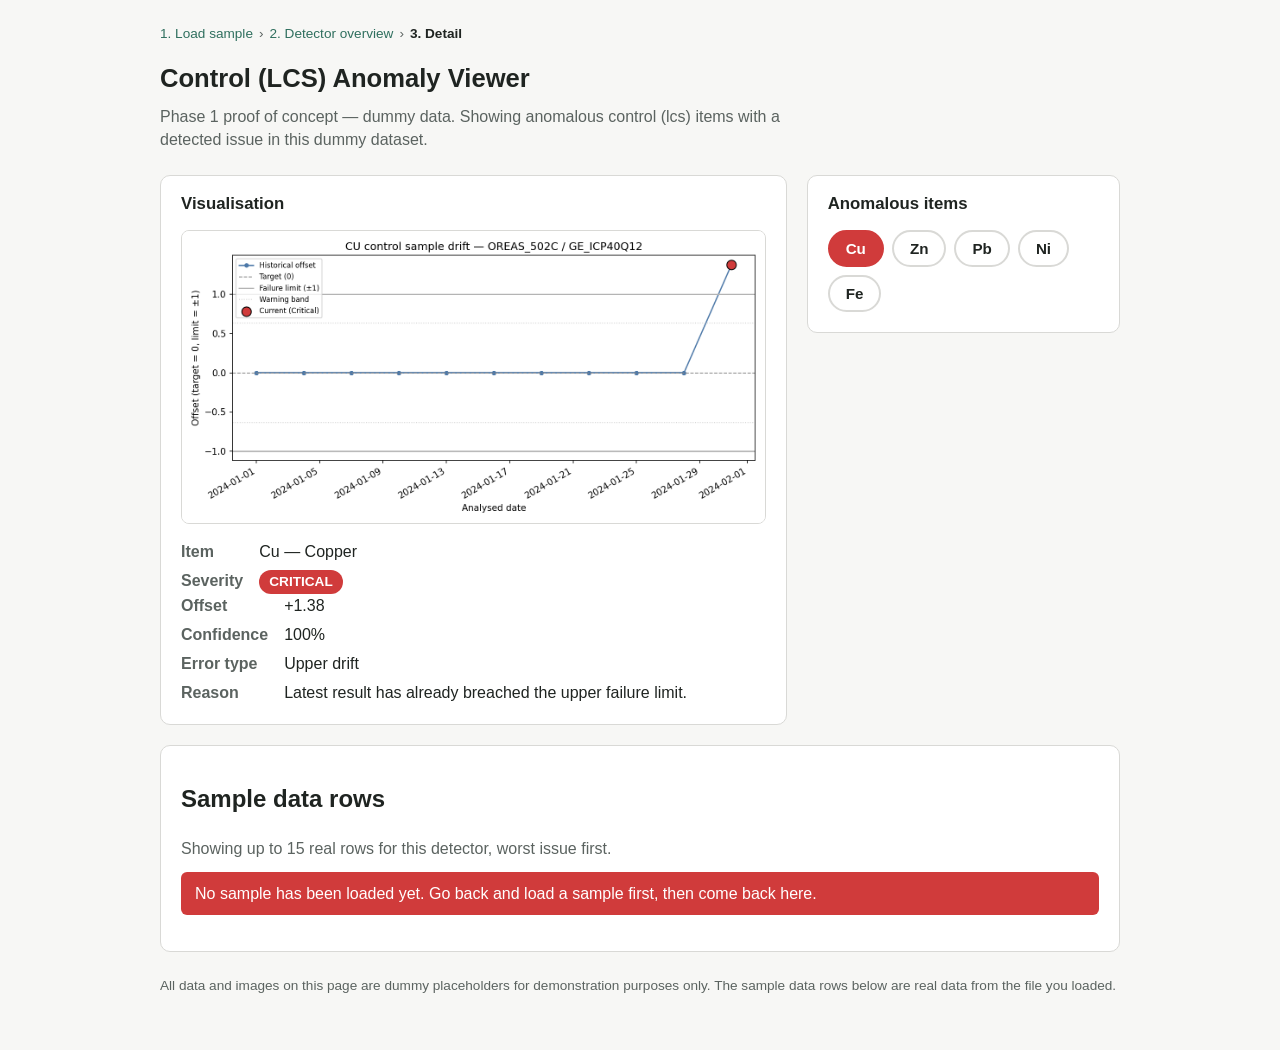
==== poc/detail.html @ a840cdf0 "Control visualiser and proof of concept of model" ====
<!DOCTYPE html>
<html lang="en">
<head>
  <meta charset="UTF-8" />
  <meta name="viewport" content="width=device-width, initial-scale=1.0" />
  <title>Anomaly Viewer — Proof of Concept</title>
  <link rel="stylesheet" href="style.css" />
</head>
<body>
  <nav class="breadcrumb">
    <a href="index.html">1. Load sample</a>
    <span aria-hidden="true">&rsaquo;</span>
    <a href="summary.html">2. Detector overview</a>
    <span aria-hidden="true">&rsaquo;</span>
    <span aria-current="page">3. Detail</span>
  </nav>

  <header class="page-header">
    <h1 id="detector-title">Anomaly Viewer</h1>
    <p class="subtitle" id="detector-subtitle">
      Phase 1 proof of concept &mdash; dummy data and placeholder images only.
    </p>
  </header>

  <main class="app-layout">
    <section class="viz-panel" id="viz-panel" aria-labelledby="viz-heading">
      <h2 id="viz-heading">Visualisation</h2>

      <div class="image-frame">
        <img id="main-image" alt="" hidden onerror="LCSPoc.render.handleImageError(event)" />
        <div id="image-fallback" class="image-fallback" hidden></div>
        <div id="placeholder-chart" class="placeholder-chart" hidden></div>
      </div>

      <dl class="info-panel">
        <dt>Item</dt>
        <dd><span id="panel-code"></span> &mdash; <span id="panel-label"></span></dd>

        <dt>Severity</dt>
        <dd><span id="panel-severity" class="severity-badge"></span></dd>
      </dl>
      <dl class="info-panel" id="info-metrics"></dl>
    </section>

    <section class="controls-panel" aria-labelledby="controls-heading">
      <h2 id="controls-heading">Anomalous items</h2>
      <div id="item-controls" role="group" aria-label="Select an item to view"></div>
    </section>
  </main>

  <section id="row-sample-section" class="row-sample-section">
    <h2>Sample data rows</h2>
    <p class="subtitle">
      Showing up to 15 real rows for this detector, worst issue first.
    </p>
    <p id="row-sample-note" class="row-sample-note" hidden></p>
    <p id="no-row-sample-message" class="error-message" hidden></p>
    <div id="row-sample-content" hidden>
      <div class="row-filters">
        <span class="row-filter-locked-label">Sample type: <strong id="row-type-locked" class="locked-value"></strong></span>
        <label for="row-tag-filter">Detected issue</label>
        <select id="row-tag-filter"></select>
        <label for="row-analyte-filter">Analyte</label>
        <select id="row-analyte-filter"></select>
      </div>
      <p id="row-count-message" class="row-count-message"></p>
      <div class="row-table-scroll">
        <table id="row-sample-table" class="row-sample-table"></table>
      </div>
    </div>
  </section>

  <footer class="page-footer">
    <p>
      All data and images on this page are dummy placeholders for demonstration purposes only.
      The sample data rows below are real data from the file you loaded.
    </p>
  </footer>

  <!-- Classic scripts, loaded in dependency order. type="module" is
       deliberately avoided: module imports are blocked under file:// in
       Chromium-based browsers, and this POC must run by double-clicking
       this file with no local server. -->
  <script src="data.js" defer></script>
  <script src="ranking.js" defer></script>
  <script src="render.js" defer></script>
  <script src="app.js" defer></script>

  <!-- Separate, additive controller for the real-data row table below --
       fully independent of app.js's dummy-item viewer above. -->
  <script src="rows.js" defer></script>
  <script src="table.js" defer></script>
  <script src="report-store.js" defer></script>
  <script src="detail-rows.js" defer></script>
</body>
</html>
---- poc/style.css ----
/* style.css — all presentation for the Control sample POC.
 * No logic lives here; this file only reacts to attributes/classes that
 * app.js / render.js set (e.g. aria-pressed, severity-* classes). */

:root {
  --color-bg: #f7f7f5;
  --color-surface: #ffffff;
  --color-border: #d9d9d6;
  --color-text: #1f2421;
  --color-muted: #5b6360;
  --color-accent: #2f6f5e;

  --color-critical: #d03b3b;
  --color-high: #ec835a;
  --color-medium: #d9a300;
  --color-none: #1a8a3d;
  --color-unknown: #7a7a7a;
}

* {
  box-sizing: border-box;
}

body {
  margin: 0;
  padding: 24px 16px 40px;
  font-family: -apple-system, "Segoe UI", Roboto, Helvetica, Arial, sans-serif;
  color: var(--color-text);
  background: var(--color-bg);
  line-height: 1.45;
}

.page-header {
  max-width: 960px;
  margin: 0 auto 24px;
}

.page-header h1 {
  margin: 0 0 8px;
  font-size: 1.6rem;
}

.subtitle {
  margin: 0;
  color: var(--color-muted);
  max-width: 70ch;
}

.app-layout {
  max-width: 960px;
  margin: 0 auto;
  display: grid;
  grid-template-columns: minmax(0, 2fr) minmax(220px, 1fr);
  gap: 20px;
  align-items: start;
}

@media (max-width: 700px) {
  .app-layout {
    grid-template-columns: 1fr;
  }
}

.viz-panel,
.controls-panel {
  background: var(--color-surface);
  border: 1px solid var(--color-border);
  border-radius: 10px;
  padding: 16px 20px 20px;
}

.viz-panel h2,
.controls-panel h2 {
  margin-top: 0;
  font-size: 1.05rem;
}

.image-frame {
  border: 1px solid var(--color-border);
  border-radius: 8px;
  background: #fafaf9;
  min-height: 220px;
  display: flex;
  align-items: center;
  justify-content: center;
  overflow: hidden;
  margin-bottom: 16px;
}

.image-frame img {
  display: block;
  max-width: 100%;
  height: auto;
}

.image-fallback {
  padding: 24px;
  text-align: center;
  color: var(--color-muted);
  font-style: italic;
}

.info-panel {
  display: grid;
  grid-template-columns: max-content 1fr;
  gap: 6px 16px;
  margin: 0;
}

.info-panel dt {
  font-weight: 600;
  color: var(--color-muted);
}

.info-panel dd {
  margin: 0;
}

.severity-badge {
  display: inline-block;
  padding: 2px 10px;
  border-radius: 999px;
  font-weight: 600;
  font-size: 0.85rem;
  color: #fff;
  background: var(--color-unknown);
}

.severity-badge.severity-critical {
  background: var(--color-critical);
}

.severity-badge.severity-high {
  background: var(--color-high);
}

.severity-badge.severity-medium {
  background: var(--color-medium);
  color: #2a2200;
}

.severity-badge.severity-none {
  background: var(--color-none);
}

#item-controls {
  display: flex;
  flex-wrap: wrap;
  gap: 8px;
}

.analyte-button {
  appearance: none;
  border: 2px solid var(--color-border);
  background: var(--color-surface);
  color: var(--color-text);
  padding: 8px 16px;
  border-radius: 999px;
  font-size: 0.95rem;
  font-weight: 600;
  cursor: pointer;
}

.analyte-button:hover {
  border-color: var(--color-accent);
}

.analyte-button:focus-visible {
  outline: 3px solid var(--color-accent);
  outline-offset: 2px;
}

/* Selected state has one source of truth: aria-pressed. */
.analyte-button[aria-pressed="true"] {
  border-color: currentColor;
  color: #fff;
}

.analyte-button.severity-critical[aria-pressed="true"] {
  background: var(--color-critical);
  border-color: var(--color-critical);
}

.analyte-button.severity-high[aria-pressed="true"] {
  background: var(--color-high);
  border-color: var(--color-high);
}

.analyte-button.severity-medium[aria-pressed="true"] {
  background: var(--color-medium);
  border-color: var(--color-medium);
  color: #2a2200;
}

.analyte-button.severity-none[aria-pressed="true"] {
  background: var(--color-none);
  border-color: var(--color-none);
}

.page-footer {
  max-width: 960px;
  margin: 24px auto 0;
  color: var(--color-muted);
  font-size: 0.85rem;
}

/* ---------------------------------------------------------------------- */
/* Multi-page flow: breadcrumb nav                                        */
/* ---------------------------------------------------------------------- */

.breadcrumb {
  max-width: 960px;
  margin: 0 auto 16px;
  display: flex;
  flex-wrap: wrap;
  gap: 6px;
  font-size: 0.85rem;
  color: var(--color-muted);
}

.breadcrumb a {
  color: var(--color-accent);
  text-decoration: none;
}

.breadcrumb a:hover {
  text-decoration: underline;
}

.breadcrumb-disabled {
  color: var(--color-border);
}

.breadcrumb [aria-current="page"] {
  font-weight: 600;
  color: var(--color-text);
}

/* ---------------------------------------------------------------------- */
/* Page 1: Load a sample                                                  */
/* ---------------------------------------------------------------------- */

.load-layout {
  max-width: 720px;
  margin: 0 auto;
  display: flex;
  flex-direction: column;
  gap: 20px;
}

.load-panel {
  background: var(--color-surface);
  border: 1px solid var(--color-border);
  border-radius: 10px;
  padding: 16px 20px 20px;
}

.file-label {
  display: block;
  font-weight: 600;
  margin-bottom: 8px;
}

.file-row {
  display: flex;
  flex-wrap: wrap;
  gap: 10px;
  align-items: center;
}

.error-message {
  color: #fff;
  background: var(--color-critical);
  border-radius: 6px;
  padding: 10px 14px;
  margin-top: 12px;
}

.detector-check-table {
  width: 100%;
  border-collapse: collapse;
  margin: 12px 0 20px;
  font-size: 0.9rem;
}

.detector-check-table th,
.detector-check-table td {
  text-align: left;
  padding: 8px 10px;
  border-bottom: 1px solid var(--color-border);
  vertical-align: top;
}

.usable-badge {
  display: inline-block;
  padding: 2px 10px;
  border-radius: 999px;
  font-weight: 600;
  font-size: 0.8rem;
  color: #fff;
  white-space: nowrap;
}

.usable-badge.usable-yes {
  background: var(--color-none);
}

.usable-badge.usable-no {
  background: var(--color-critical);
}

#analyse-button,
#continue-button,
.detector-card-button {
  appearance: none;
  border: 2px solid var(--color-accent);
  background: var(--color-accent);
  color: #fff;
  padding: 8px 16px;
  border-radius: 8px;
  font-size: 0.95rem;
  font-weight: 600;
  cursor: pointer;
  text-decoration: none;
  display: inline-block;
}

#continue-button:disabled,
.detector-card-button:disabled {
  background: var(--color-border);
  border-color: var(--color-border);
  color: var(--color-muted);
  cursor: not-allowed;
}

/* ---------------------------------------------------------------------- */
/* Page 2: Detector overview                                              */
/* ---------------------------------------------------------------------- */

.detector-grid {
  max-width: 960px;
  margin: 0 auto;
  display: grid;
  grid-template-columns: repeat(auto-fill, minmax(230px, 1fr));
  gap: 16px;
}

.detector-card {
  background: var(--color-surface);
  border: 1px solid var(--color-border);
  border-radius: 10px;
  padding: 16px;
  display: flex;
  flex-direction: column;
  gap: 8px;
}

.detector-card h3 {
  margin: 0;
}

.detector-card-disabled {
  opacity: 0.75;
}

.detector-card-note,
.detector-card-reason {
  font-size: 0.85rem;
  color: var(--color-muted);
  margin: 0;
}

.detector-card-count {
  font-size: 0.9rem;
  margin: 0;
}

.detector-card-button {
  margin-top: auto;
  text-align: center;
}

/* ---------------------------------------------------------------------- */
/* Page 3: Detail -- generated placeholder chart (non-Control detectors)  */
/* ---------------------------------------------------------------------- */

.placeholder-chart {
  width: 100%;
}

.placeholder-chart svg {
  display: block;
  max-width: 100%;
  height: auto;
}

/* ---------------------------------------------------------------------- */
/* Real-data row table (Overview + Detail pages)                          */
/* ---------------------------------------------------------------------- */

.row-sample-section {
  max-width: 960px;
  margin: 20px auto 0;
  background: var(--color-surface);
  border: 1px solid var(--color-border);
  border-radius: 10px;
  padding: 16px 20px 20px;
}

.row-sample-note {
  background: var(--color-bg);
  border: 1px solid var(--color-border);
  border-radius: 6px;
  padding: 8px 12px;
  color: var(--color-muted);
  font-size: 0.85rem;
}

.row-filters {
  display: flex;
  flex-wrap: wrap;
  gap: 10px 20px;
  align-items: center;
  margin: 12px 0;
}

.row-filters label {
  font-weight: 600;
}

.row-filters select {
  padding: 4px 8px;
  border-radius: 6px;
  border: 1px solid var(--color-border);
  background: var(--color-surface);
  color: var(--color-text);
  font-size: 0.9rem;
}

.row-filter-locked-label {
  font-weight: 600;
}

.locked-value {
  font-weight: 700;
  color: var(--color-accent);
  background: var(--color-bg);
  border: 1px solid var(--color-border);
  border-radius: 6px;
  padding: 2px 10px;
  margin-left: 4px;
}

.row-count-message {
  color: var(--color-muted);
  font-size: 0.85rem;
  margin: 0 0 10px;
}

.row-table-scroll {
  overflow-x: auto;
  border: 1px solid var(--color-border);
  border-radius: 8px;
  max-width: 100%;
}

.row-sample-table {
  border-collapse: collapse;
  font-size: 0.82rem;
  white-space: nowrap;
  width: 100%;
}

.row-sample-table th,
.row-sample-table td {
  padding: 6px 10px;
  border-bottom: 1px solid var(--color-border);
  text-align: left;
  max-width: 240px;
  overflow: hidden;
  text-overflow: ellipsis;
}

.row-sample-table thead th {
  background: var(--color-bg);
  position: sticky;
  top: 0;
}

.row-sample-table td:first-child,
.row-sample-table th:first-child {
  position: sticky;
  left: 0;
  background: var(--color-surface);
  z-index: 1;
}

.row-sample-table thead th:first-child {
  z-index: 2;
}

.row-empty-state td {
  text-align: center;
  color: var(--color-muted);
  font-style: italic;
  padding: 20px;
  white-space: normal;
}

.severity-badge.severity-pass {
  background: var(--color-none);
}

.severity-badge.severity-unknown {
  background: var(--color-unknown);
}
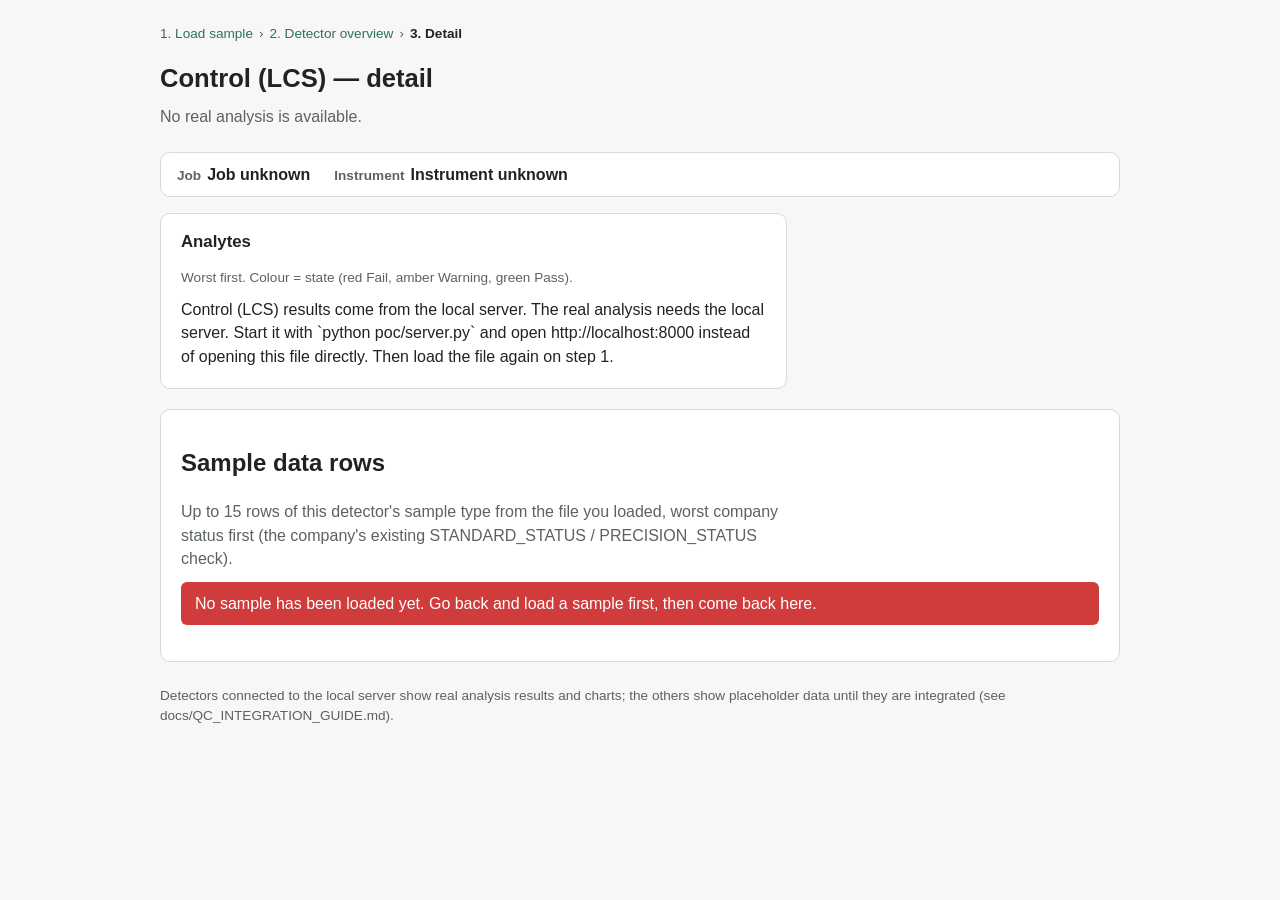
==== commit 31f26ffe: "Proof of concept V2 with working visualisation" ====
--- a/poc/detail.html
+++ b/poc/detail.html
@@ -3,7 +3,8 @@
 <head>
   <meta charset="UTF-8" />
   <meta name="viewport" content="width=device-width, initial-scale=1.0" />
-  <title>Anomaly Viewer — Proof of Concept</title>
+  <title>Detail — Proof of Concept</title>
+  <link rel="icon" href="data:," />
   <link rel="stylesheet" href="style.css" />
 </head>
 <body>
@@ -16,15 +17,39 @@
   </nav>
 
   <header class="page-header">
-    <h1 id="detector-title">Anomaly Viewer</h1>
-    <p class="subtitle" id="detector-subtitle">
-      Phase 1 proof of concept &mdash; dummy data and placeholder images only.
-    </p>
+    <h1 id="detector-title">Detail</h1>
+    <p class="subtitle" id="detector-subtitle"></p>
   </header>
+
+  <section class="context-bar" aria-label="Job and instrument">
+    <div class="context-item">
+      <span class="context-label">Job</span>
+      <strong id="context-job">Job unknown</strong>
+    </div>
+    <div class="context-item">
+      <span class="context-label">Instrument</span>
+      <strong id="context-instrument">Instrument unknown</strong>
+    </div>
+    <div class="context-item" id="job-select-wrap" hidden>
+      <label class="context-label" for="job-select">Show job</label>
+      <select id="job-select"></select>
+    </div>
+  </section>
 
   <main class="app-layout">
     <section class="viz-panel" id="viz-panel" aria-labelledby="viz-heading">
-      <h2 id="viz-heading">Visualisation</h2>
+      <h2 id="viz-heading">Analysis</h2>
+
+      <div id="variant-tabs" class="variant-tabs" role="group" aria-label="Results for this analyte" hidden></div>
+
+      <dl class="info-panel">
+        <dt>Analyte</dt>
+        <dd><span id="panel-code"></span> &mdash; <span id="panel-label"></span></dd>
+
+        <dt>State</dt>
+        <dd><span id="panel-state" class="state-badge"></span><span id="panel-status-detail" class="status-detail"></span></dd>
+      </dl>
+      <p id="panel-reason" class="reason-text"></p>
 
       <div class="image-frame">
         <img id="main-image" alt="" hidden onerror="LCSPoc.render.handleImageError(event)" />
@@ -32,33 +57,29 @@
         <div id="placeholder-chart" class="placeholder-chart" hidden></div>
       </div>
 
-      <dl class="info-panel">
-        <dt>Item</dt>
-        <dd><span id="panel-code"></span> &mdash; <span id="panel-label"></span></dd>
-
-        <dt>Severity</dt>
-        <dd><span id="panel-severity" class="severity-badge"></span></dd>
-      </dl>
       <dl class="info-panel" id="info-metrics"></dl>
     </section>
 
     <section class="controls-panel" aria-labelledby="controls-heading">
-      <h2 id="controls-heading">Anomalous items</h2>
-      <div id="item-controls" role="group" aria-label="Select an item to view"></div>
+      <h2 id="controls-heading">Analytes</h2>
+      <p class="controls-hint">Worst first. Colour = state (red Fail, amber Warning, green Pass).</p>
+      <div id="item-controls" role="group" aria-label="Select an analyte to view"></div>
+      <ul id="detail-notices" class="notice-list" hidden></ul>
     </section>
   </main>
 
   <section id="row-sample-section" class="row-sample-section">
     <h2>Sample data rows</h2>
     <p class="subtitle">
-      Showing up to 15 real rows for this detector, worst issue first.
+      Up to 15 rows of this detector's sample type from the file you loaded, worst company status first
+      (the company's existing STANDARD_STATUS / PRECISION_STATUS check).
     </p>
     <p id="row-sample-note" class="row-sample-note" hidden></p>
     <p id="no-row-sample-message" class="error-message" hidden></p>
     <div id="row-sample-content" hidden>
       <div class="row-filters">
         <span class="row-filter-locked-label">Sample type: <strong id="row-type-locked" class="locked-value"></strong></span>
-        <label for="row-tag-filter">Detected issue</label>
+        <label for="row-tag-filter">Company status</label>
         <select id="row-tag-filter"></select>
         <label for="row-analyte-filter">Analyte</label>
         <select id="row-analyte-filter"></select>
@@ -72,25 +93,23 @@
 
   <footer class="page-footer">
     <p>
-      All data and images on this page are dummy placeholders for demonstration purposes only.
-      The sample data rows below are real data from the file you loaded.
+      Detectors connected to the local server show real analysis results and charts; the others
+      show placeholder data until they are integrated (see docs/QC_INTEGRATION_GUIDE.md).
     </p>
   </footer>
 
-  <!-- Classic scripts, loaded in dependency order. type="module" is
-       deliberately avoided: module imports are blocked under file:// in
-       Chromium-based browsers, and this POC must run by double-clicking
-       this file with no local server. -->
+  <!-- Classic scripts in dependency order (no modules, so the static pages
+       keep working without a build step). -->
   <script src="data.js" defer></script>
   <script src="ranking.js" defer></script>
+  <script src="api.js" defer></script>
+  <script src="report-store.js" defer></script>
   <script src="render.js" defer></script>
   <script src="app.js" defer></script>
 
-  <!-- Separate, additive controller for the real-data row table below --
-       fully independent of app.js's dummy-item viewer above. -->
+  <!-- Separate, additive controller for the real-data row table below. -->
   <script src="rows.js" defer></script>
   <script src="table.js" defer></script>
-  <script src="report-store.js" defer></script>
   <script src="detail-rows.js" defer></script>
 </body>
 </html>
--- a/poc/style.css
+++ b/poc/style.css
@@ -1,6 +1,10 @@
-/* style.css — all presentation for the Control sample POC.
+/* style.css — all presentation for the QC POC.
  * No logic lives here; this file only reacts to attributes/classes that
- * app.js / render.js set (e.g. aria-pressed, severity-* classes). */
+ * app.js / render.js set (e.g. aria-pressed, state-* classes).
+ *
+ * Three warning states (src/qc_status.py): FAIL / WARNING / PASS. The
+ * hues match the charts drawn by src/visualisers (status palette); text on
+ * amber/green uses dark ink so badges stay readable. */
 
 :root {
   --color-bg: #f7f7f5;
@@ -10,15 +14,22 @@
   --color-muted: #5b6360;
   --color-accent: #2f6f5e;
 
-  --color-critical: #d03b3b;
-  --color-high: #ec835a;
-  --color-medium: #d9a300;
-  --color-none: #1a8a3d;
+  --color-fail: #d03b3b;
+  --color-fail-text: #ffffff;
+  --color-warning: #fab219;
+  --color-warning-text: #2a2200;
+  --color-pass: #0ca30c;
+  --color-pass-text: #04260a;
   --color-unknown: #7a7a7a;
 }
 
 * {
   box-sizing: border-box;
+}
+
+/* The `hidden` attribute must win over any display rule below. */
+[hidden] {
+  display: none !important;
 }
 
 body {
@@ -116,7 +127,7 @@
   margin: 0;
 }
 
-.severity-badge {
+.state-badge {
   display: inline-block;
   padding: 2px 10px;
   border-radius: 999px;
@@ -126,27 +137,123 @@
   background: var(--color-unknown);
 }
 
-.severity-badge.severity-critical {
-  background: var(--color-critical);
-}
-
-.severity-badge.severity-high {
-  background: var(--color-high);
-}
-
-.severity-badge.severity-medium {
-  background: var(--color-medium);
-  color: #2a2200;
-}
-
-.severity-badge.severity-none {
-  background: var(--color-none);
+.state-badge.state-fail {
+  background: var(--color-fail);
+  color: var(--color-fail-text);
+}
+
+.state-badge.state-warning {
+  background: var(--color-warning);
+  color: var(--color-warning-text);
+}
+
+.state-badge.state-pass {
+  background: var(--color-pass);
+  color: var(--color-pass-text);
+}
+
+.status-detail {
+  margin-left: 8px;
+  font-size: 0.85rem;
+  color: var(--color-muted);
+  font-family: ui-monospace, "Cascadia Mono", Consolas, monospace;
+}
+
+.reason-text {
+  margin: 0 0 12px;
 }
 
 #item-controls {
   display: flex;
   flex-wrap: wrap;
   gap: 8px;
+}
+
+.controls-hint {
+  margin: 0 0 10px;
+  font-size: 0.85rem;
+  color: var(--color-muted);
+}
+
+/* Job + instrument header (Steps 2 and 3) */
+.context-bar {
+  max-width: 960px;
+  margin: 0 auto 16px;
+  display: flex;
+  flex-wrap: wrap;
+  gap: 8px 24px;
+  align-items: center;
+  background: var(--color-surface);
+  border: 1px solid var(--color-border);
+  border-radius: 10px;
+  padding: 10px 16px;
+}
+
+.context-bar .context-item {
+  display: flex;
+  gap: 6px;
+  align-items: baseline;
+}
+
+.context-bar .context-label {
+  font-weight: 600;
+  color: var(--color-muted);
+  font-size: 0.85rem;
+}
+
+.context-bar select {
+  padding: 4px 8px;
+  border-radius: 6px;
+  border: 1px solid var(--color-border);
+  background: var(--color-surface);
+  color: var(--color-text);
+  font-size: 0.9rem;
+  max-width: 100%;
+}
+
+/* Scheme (variant) tabs when one analyte has several results in a job */
+.variant-tabs {
+  display: flex;
+  flex-wrap: wrap;
+  gap: 6px;
+  margin: 0 0 10px;
+}
+
+.variant-tab {
+  appearance: none;
+  border: 1px solid var(--color-border);
+  background: var(--color-surface);
+  color: var(--color-text);
+  padding: 4px 10px;
+  border-radius: 6px;
+  font-size: 0.85rem;
+  cursor: pointer;
+}
+
+.variant-tab[aria-pressed="true"] {
+  border-color: var(--color-accent);
+  box-shadow: inset 0 0 0 1px var(--color-accent);
+  font-weight: 600;
+}
+
+.variant-tab .state-dot {
+  display: inline-block;
+  width: 8px;
+  height: 8px;
+  border-radius: 50%;
+  margin-right: 6px;
+  background: var(--color-unknown);
+}
+
+.state-dot.state-fail { background: var(--color-fail); }
+.state-dot.state-warning { background: var(--color-warning); }
+.state-dot.state-pass { background: var(--color-pass); }
+
+.notice-list {
+  margin: 0 0 8px;
+  padding-left: 18px;
+  font-size: 0.85rem;
+  color: var(--color-muted);
 }
 
 .analyte-button {
@@ -176,25 +283,28 @@
   color: #fff;
 }
 
-.analyte-button.severity-critical[aria-pressed="true"] {
-  background: var(--color-critical);
-  border-color: var(--color-critical);
-}
-
-.analyte-button.severity-high[aria-pressed="true"] {
-  background: var(--color-high);
-  border-color: var(--color-high);
-}
-
-.analyte-button.severity-medium[aria-pressed="true"] {
-  background: var(--color-medium);
-  border-color: var(--color-medium);
-  color: #2a2200;
-}
-
-.analyte-button.severity-none[aria-pressed="true"] {
-  background: var(--color-none);
-  border-color: var(--color-none);
+/* Unselected buttons show their state as a coloured left edge, so the
+ * state is visible for every analyte, not only the selected one. */
+.analyte-button.state-fail { box-shadow: inset 4px 0 0 var(--color-fail); }
+.analyte-button.state-warning { box-shadow: inset 4px 0 0 var(--color-warning); }
+.analyte-button.state-pass { box-shadow: inset 4px 0 0 var(--color-pass); }
+
+.analyte-button.state-fail[aria-pressed="true"] {
+  background: var(--color-fail);
+  border-color: var(--color-fail);
+  color: var(--color-fail-text);
+}
+
+.analyte-button.state-warning[aria-pressed="true"] {
+  background: var(--color-warning);
+  border-color: var(--color-warning);
+  color: var(--color-warning-text);
+}
+
+.analyte-button.state-pass[aria-pressed="true"] {
+  background: var(--color-pass);
+  border-color: var(--color-pass);
+  color: var(--color-pass-text);
 }
 
 .page-footer {
@@ -270,7 +380,7 @@
 
 .error-message {
   color: #fff;
-  background: var(--color-critical);
+  background: var(--color-fail);
   border-radius: 6px;
   padding: 10px 14px;
   margin-top: 12px;
@@ -302,11 +412,51 @@
 }
 
 .usable-badge.usable-yes {
-  background: var(--color-none);
+  background: var(--color-pass);
+  color: var(--color-pass-text);
 }
 
 .usable-badge.usable-no {
-  background: var(--color-critical);
+  background: var(--color-fail);
+}
+
+.history-toggle {
+  margin: 14px 0 0;
+  padding: 0;
+  border: 0;
+}
+
+.history-toggle legend {
+  font-weight: 600;
+  margin-bottom: 6px;
+  padding: 0;
+}
+
+.history-toggle label {
+  display: block;
+  margin: 4px 0;
+}
+
+.history-toggle .option-help {
+  display: block;
+  margin-left: 24px;
+  font-size: 0.85rem;
+  color: var(--color-muted);
+}
+
+.server-banner {
+  max-width: 720px;
+  margin: 0 auto 16px;
+  background: #fff6dc;
+  border: 1px solid var(--color-warning);
+  border-radius: 8px;
+  padding: 10px 14px;
+}
+
+.status-message {
+  color: var(--color-muted);
+  font-size: 0.9rem;
+  margin: 10px 0 0;
 }
 
 #analyse-button,
@@ -325,6 +475,7 @@
   display: inline-block;
 }
 
+#analyse-button:disabled,
 #continue-button:disabled,
 .detector-card-button:disabled {
   background: var(--color-border);
@@ -357,6 +508,15 @@
 
 .detector-card h3 {
   margin: 0;
+}
+
+.detector-card .usable-badge {
+  align-self: flex-start;
+}
+
+#summary-content > .subtitle {
+  max-width: 960px;
+  margin: 0 auto 12px;
 }
 
 .detector-card-disabled {
@@ -507,10 +667,61 @@
   white-space: normal;
 }
 
-.severity-badge.severity-pass {
-  background: var(--color-none);
-}
-
-.severity-badge.severity-unknown {
+.state-badge.state-unknown {
   background: var(--color-unknown);
 }
+
+/* ---------------------------------------------------------------------- */
+/* Page 2: per-method results by job                                      */
+/* ---------------------------------------------------------------------- */
+
+.method-results {
+  max-width: 960px;
+  margin: 20px auto 0;
+  background: var(--color-surface);
+  border: 1px solid var(--color-border);
+  border-radius: 10px;
+  padding: 16px 20px 20px;
+}
+
+.method-results h2 {
+  margin-top: 0;
+  font-size: 1.05rem;
+}
+
+.job-table-scroll {
+  max-height: 420px;
+  overflow: auto;
+  border: 1px solid var(--color-border);
+  border-radius: 8px;
+}
+
+.job-table {
+  width: 100%;
+  border-collapse: collapse;
+  font-size: 0.88rem;
+}
+
+.job-table th,
+.job-table td {
+  text-align: left;
+  padding: 6px 10px;
+  border-bottom: 1px solid var(--color-border);
+  white-space: nowrap;
+}
+
+.job-table thead th {
+  background: var(--color-bg);
+  position: sticky;
+  top: 0;
+}
+
+.job-table td.count-cell {
+  text-align: right;
+  font-variant-numeric: tabular-nums;
+}
+
+.job-table a {
+  color: var(--color-accent);
+  font-weight: 600;
+}
